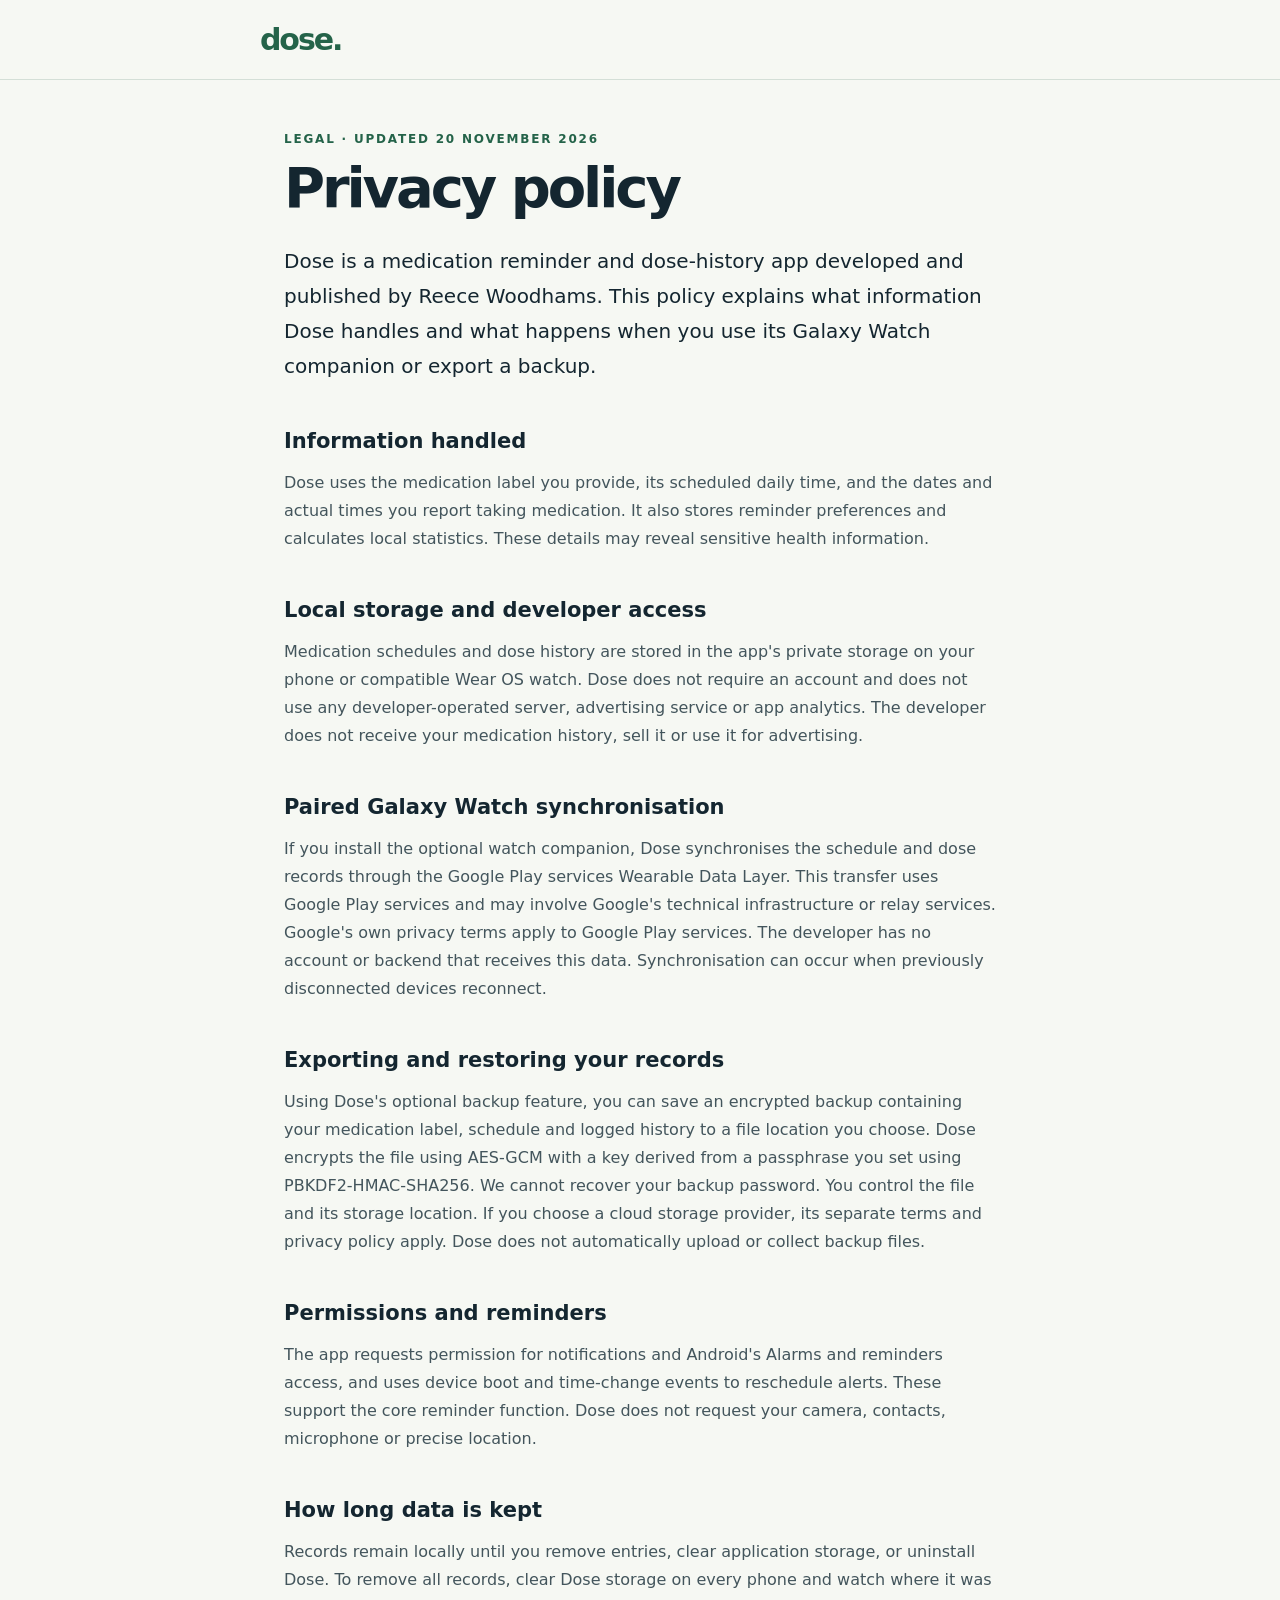
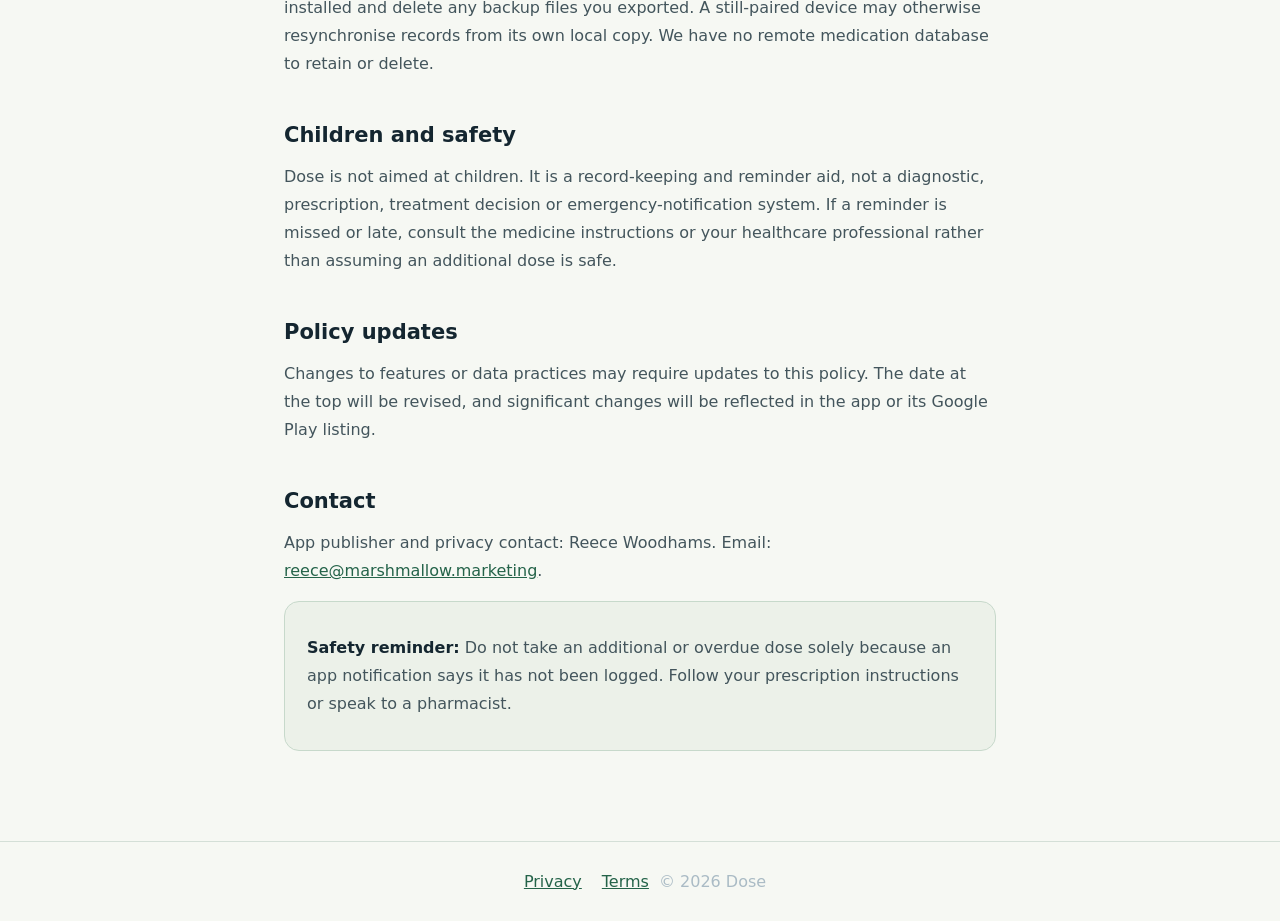
==== privacy.html @ ab3a79f0 "docs: publish Dose privacy and terms" ====
<!doctype html><html lang="en-GB"><head><meta charset="UTF-8"><meta name="viewport" content="width=device-width,initial-scale=1"><meta name="description" content="Privacy policy for Dose medication reminders."><title>Privacy policy — Dose</title><link rel="stylesheet" href="style.css"></head><body><header><a href="index.html">dose.</a></header><main><div class="eyebrow">Legal · Updated 20 November 2026</div><h1>Privacy policy</h1><p class="lead">Dose is a medication reminder and dose-history app developed and published by Reece Woodhams. This policy explains what information Dose handles and what happens when you use its Galaxy Watch companion or export a backup.</p>
<h2>Information handled</h2><p>Dose uses the medication label you provide, its scheduled daily time, and the dates and actual times you report taking medication. It also stores reminder preferences and calculates local statistics. These details may reveal sensitive health information.</p>
<h2>Local storage and developer access</h2><p>Medication schedules and dose history are stored in the app's private storage on your phone or compatible Wear OS watch. Dose does not require an account and does not use any developer-operated server, advertising service or app analytics. The developer does not receive your medication history, sell it or use it for advertising.</p>
<h2>Paired Galaxy Watch synchronisation</h2><p>If you install the optional watch companion, Dose synchronises the schedule and dose records through the Google Play services Wearable Data Layer. This transfer uses Google Play services and may involve Google's technical infrastructure or relay services. Google's own privacy terms apply to Google Play services. The developer has no account or backend that receives this data. Synchronisation can occur when previously disconnected devices reconnect.</p>
<h2>Exporting and restoring your records</h2><p>Using Dose's optional backup feature, you can save an encrypted backup containing your medication label, schedule and logged history to a file location you choose. Dose encrypts the file using AES-GCM with a key derived from a passphrase you set using PBKDF2-HMAC-SHA256. We cannot recover your backup password. You control the file and its storage location. If you choose a cloud storage provider, its separate terms and privacy policy apply. Dose does not automatically upload or collect backup files.</p>
<h2>Permissions and reminders</h2><p>The app requests permission for notifications and Android's Alarms and reminders access, and uses device boot and time-change events to reschedule alerts. These support the core reminder function. Dose does not request your camera, contacts, microphone or precise location.</p>
<h2>How long data is kept</h2><p>Records remain locally until you remove entries, clear application storage, or uninstall Dose. To remove all records, clear Dose storage on every phone and watch where it was installed and delete any backup files you exported. A still-paired device may otherwise resynchronise records from its own local copy. We have no remote medication database to retain or delete.</p>
<h2>Children and safety</h2><p>Dose is not aimed at children. It is a record-keeping and reminder aid, not a diagnostic, prescription, treatment decision or emergency-notification system. If a reminder is missed or late, consult the medicine instructions or your healthcare professional rather than assuming an additional dose is safe.</p>
<h2>Policy updates</h2><p>Changes to features or data practices may require updates to this policy. The date at the top will be revised, and significant changes will be reflected in the app or its Google Play listing.</p>
<h2>Contact</h2><p>App publisher and privacy contact: Reece Woodhams. Email: <a href="mailto:reece@marshmallow.marketing">reece@marshmallow.marketing</a>.</p>
<div class="callout"><p><strong>Safety reminder:</strong> Do not take an additional or overdue dose solely because an app notification says it has not been logged. Follow your prescription instructions or speak to a pharmacist.</p></div>
</main><footer><a href="privacy.html">Privacy</a><a href="terms.html">Terms</a>© 2026 Dose</footer></body></html>
---- style.css ----
*{box-sizing:border-box}body{margin:0;background:#101721;color:#f1f6ed;font-family:system-ui,-apple-system,"Segoe UI",sans-serif}header{border-bottom:1px solid #3b4b57;padding:22px max(24px,calc((100vw - 760px)/2))}header a{text-decoration:none;font-size:30px;font-weight:850;letter-spacing:-.07em}main{max-width:760px;margin:auto;padding:52px 24px 90px}h1{font-size:clamp(38px,6vw,56px);letter-spacing:-.055em;line-height:1.07;margin:12px 0 26px}h2{font-size:21px;margin:45px 0 12px}p,li{color:#d0d9de;line-height:1.75;font-size:16px}a{color:#d9ffb6}.eyebrow{color:#d9ffb6;letter-spacing:.15em;font-size:12px;text-transform:uppercase;font-weight:700}.lead{font-size:20px;color:#fff}.callout{border:1px solid #4a5a64;background:#1c2a34;padding:16px 22px;border-radius:15px}footer{border-top:1px solid #3b4b57;text-align:center;padding:30px;color:#aabbc5}footer a{padding:10px}strong{color:#fff}@media(prefers-color-scheme:light){body{background:#f6f8f3;color:#142630}header,footer{border-color:#d4dfd7}a,.eyebrow{color:#246349}p,li{color:#43555c}.lead,strong{color:#142630}.callout{background:#ecf1e9;border-color:#c7d9cb}}
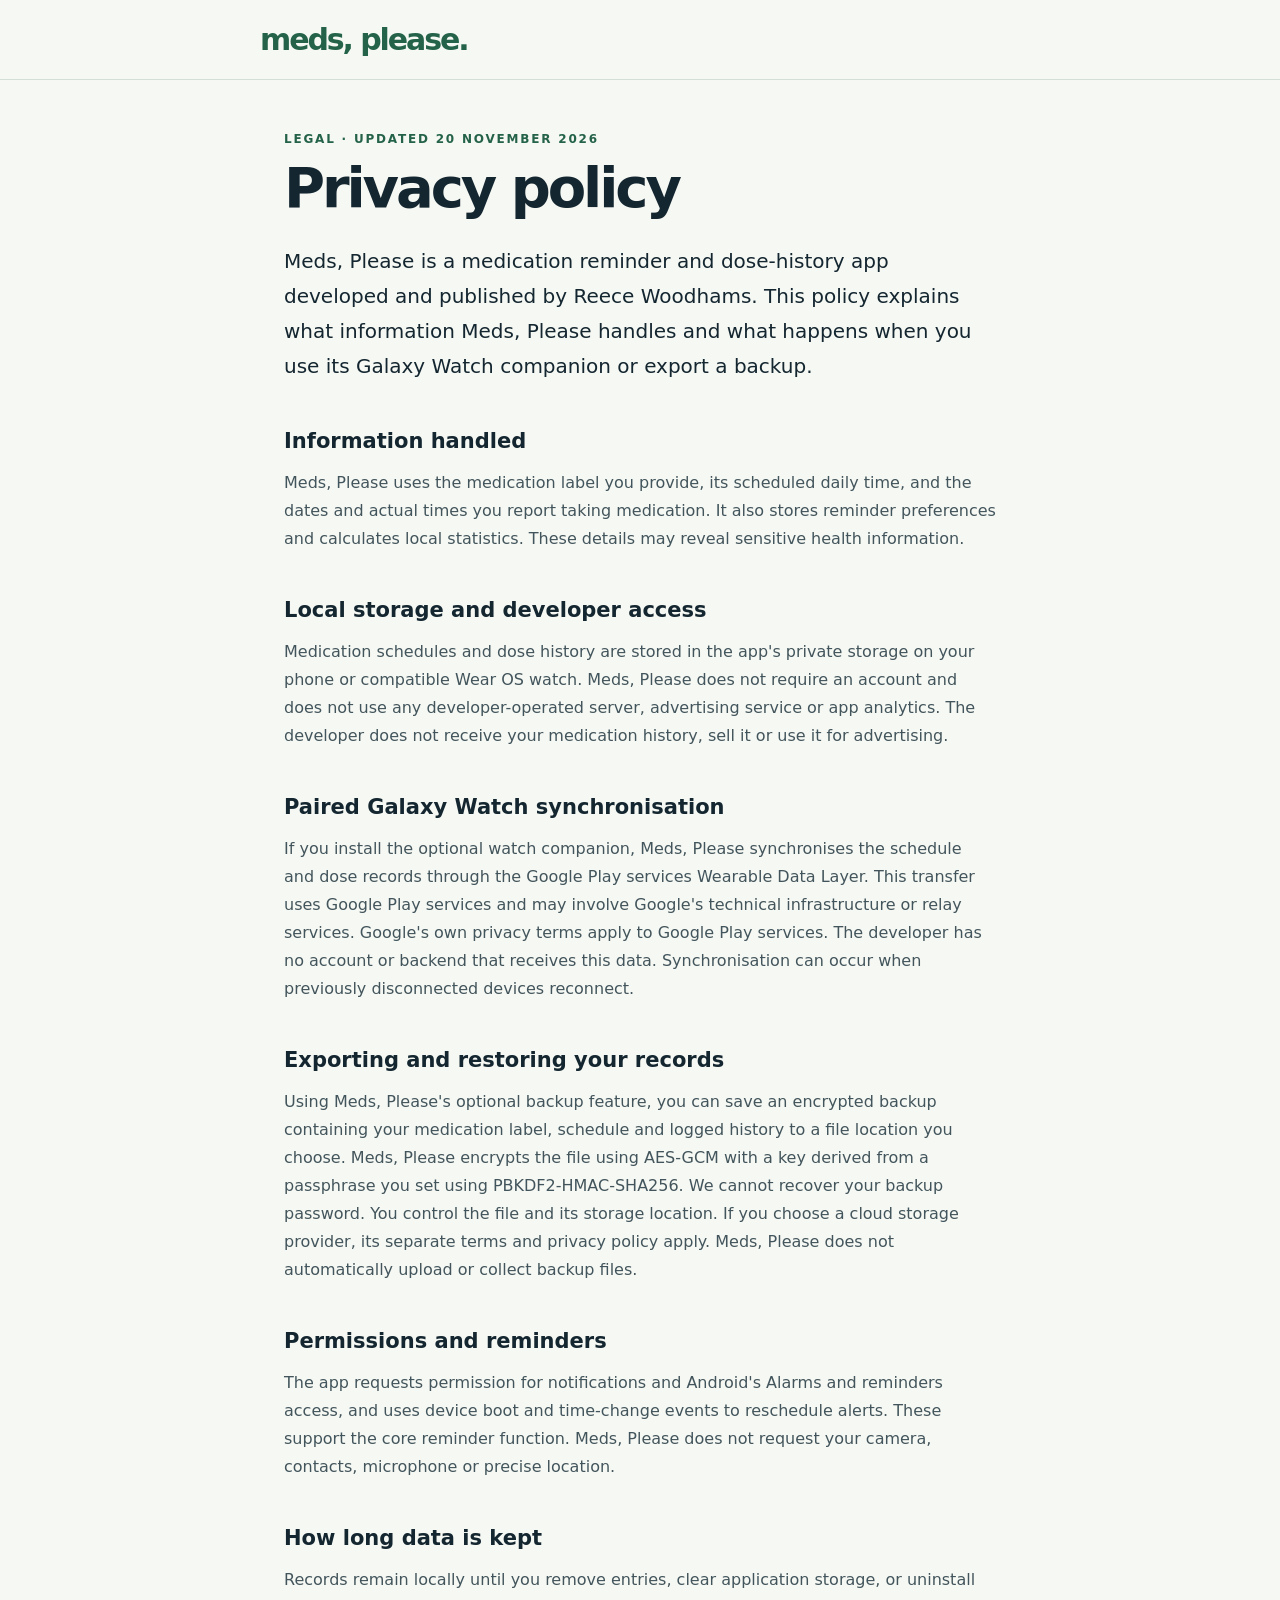
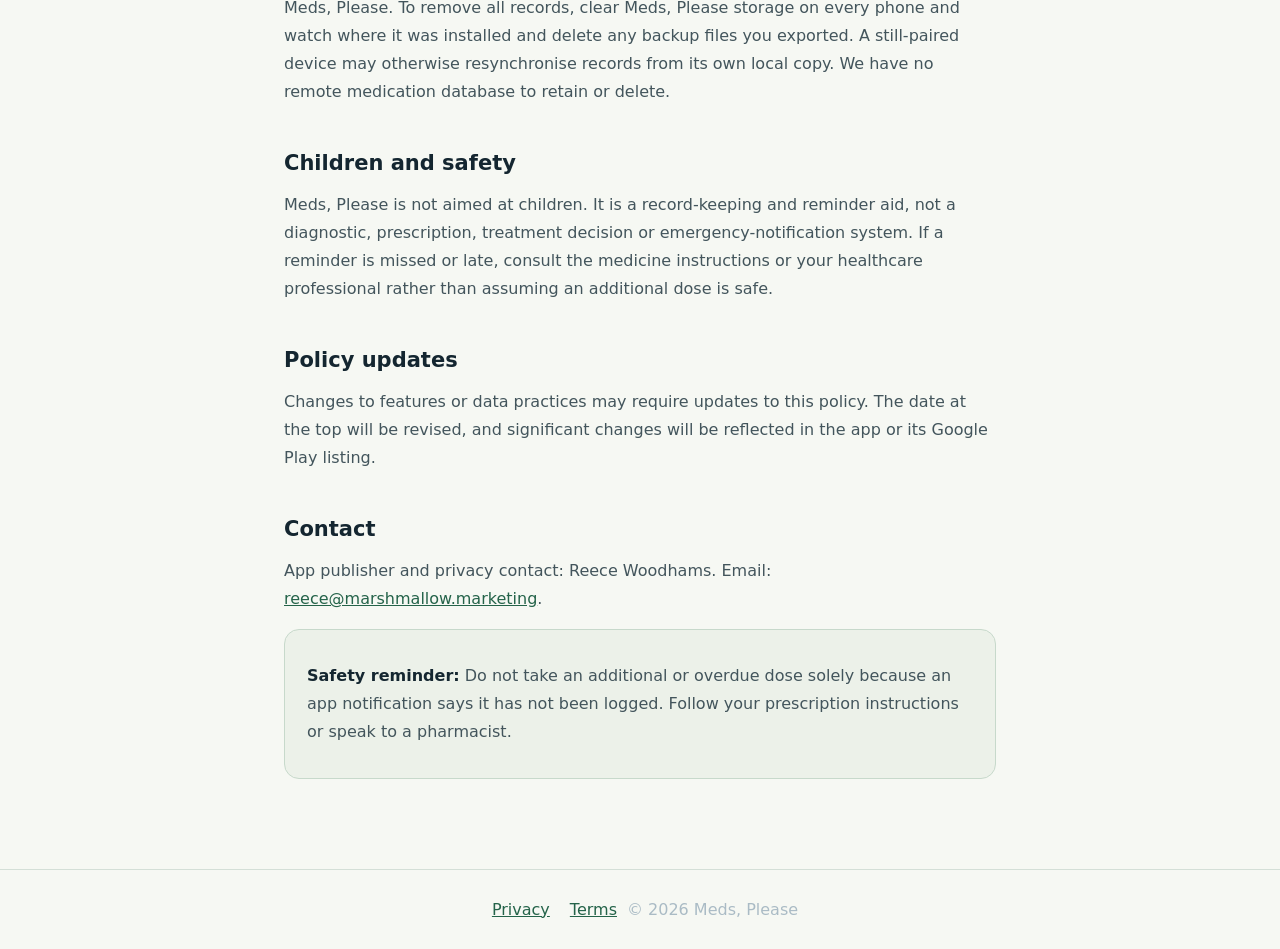
==== commit d4473f0a: "docs: align privacy.html with Meds, Please branding" ====
--- a/privacy.html
+++ b/privacy.html
@@ -1,12 +1,12 @@
-<!doctype html><html lang="en-GB"><head><meta charset="UTF-8"><meta name="viewport" content="width=device-width,initial-scale=1"><meta name="description" content="Privacy policy for Dose medication reminders."><title>Privacy policy — Dose</title><link rel="stylesheet" href="style.css"></head><body><header><a href="index.html">dose.</a></header><main><div class="eyebrow">Legal · Updated 20 November 2026</div><h1>Privacy policy</h1><p class="lead">Dose is a medication reminder and dose-history app developed and published by Reece Woodhams. This policy explains what information Dose handles and what happens when you use its Galaxy Watch companion or export a backup.</p>
-<h2>Information handled</h2><p>Dose uses the medication label you provide, its scheduled daily time, and the dates and actual times you report taking medication. It also stores reminder preferences and calculates local statistics. These details may reveal sensitive health information.</p>
-<h2>Local storage and developer access</h2><p>Medication schedules and dose history are stored in the app's private storage on your phone or compatible Wear OS watch. Dose does not require an account and does not use any developer-operated server, advertising service or app analytics. The developer does not receive your medication history, sell it or use it for advertising.</p>
-<h2>Paired Galaxy Watch synchronisation</h2><p>If you install the optional watch companion, Dose synchronises the schedule and dose records through the Google Play services Wearable Data Layer. This transfer uses Google Play services and may involve Google's technical infrastructure or relay services. Google's own privacy terms apply to Google Play services. The developer has no account or backend that receives this data. Synchronisation can occur when previously disconnected devices reconnect.</p>
-<h2>Exporting and restoring your records</h2><p>Using Dose's optional backup feature, you can save an encrypted backup containing your medication label, schedule and logged history to a file location you choose. Dose encrypts the file using AES-GCM with a key derived from a passphrase you set using PBKDF2-HMAC-SHA256. We cannot recover your backup password. You control the file and its storage location. If you choose a cloud storage provider, its separate terms and privacy policy apply. Dose does not automatically upload or collect backup files.</p>
-<h2>Permissions and reminders</h2><p>The app requests permission for notifications and Android's Alarms and reminders access, and uses device boot and time-change events to reschedule alerts. These support the core reminder function. Dose does not request your camera, contacts, microphone or precise location.</p>
-<h2>How long data is kept</h2><p>Records remain locally until you remove entries, clear application storage, or uninstall Dose. To remove all records, clear Dose storage on every phone and watch where it was installed and delete any backup files you exported. A still-paired device may otherwise resynchronise records from its own local copy. We have no remote medication database to retain or delete.</p>
-<h2>Children and safety</h2><p>Dose is not aimed at children. It is a record-keeping and reminder aid, not a diagnostic, prescription, treatment decision or emergency-notification system. If a reminder is missed or late, consult the medicine instructions or your healthcare professional rather than assuming an additional dose is safe.</p>
+<!doctype html><html lang="en-GB"><head><meta charset="UTF-8"><meta name="viewport" content="width=device-width,initial-scale=1"><meta name="description" content="Privacy policy for Meds, Please medication reminders."><title>Privacy policy — Meds, Please</title><link rel="stylesheet" href="style.css"></head><body><header><a href="index.html">meds, please.</a></header><main><div class="eyebrow">Legal · Updated 20 November 2026</div><h1>Privacy policy</h1><p class="lead">Meds, Please is a medication reminder and dose-history app developed and published by Reece Woodhams. This policy explains what information Meds, Please handles and what happens when you use its Galaxy Watch companion or export a backup.</p>
+<h2>Information handled</h2><p>Meds, Please uses the medication label you provide, its scheduled daily time, and the dates and actual times you report taking medication. It also stores reminder preferences and calculates local statistics. These details may reveal sensitive health information.</p>
+<h2>Local storage and developer access</h2><p>Medication schedules and dose history are stored in the app's private storage on your phone or compatible Wear OS watch. Meds, Please does not require an account and does not use any developer-operated server, advertising service or app analytics. The developer does not receive your medication history, sell it or use it for advertising.</p>
+<h2>Paired Galaxy Watch synchronisation</h2><p>If you install the optional watch companion, Meds, Please synchronises the schedule and dose records through the Google Play services Wearable Data Layer. This transfer uses Google Play services and may involve Google's technical infrastructure or relay services. Google's own privacy terms apply to Google Play services. The developer has no account or backend that receives this data. Synchronisation can occur when previously disconnected devices reconnect.</p>
+<h2>Exporting and restoring your records</h2><p>Using Meds, Please's optional backup feature, you can save an encrypted backup containing your medication label, schedule and logged history to a file location you choose. Meds, Please encrypts the file using AES-GCM with a key derived from a passphrase you set using PBKDF2-HMAC-SHA256. We cannot recover your backup password. You control the file and its storage location. If you choose a cloud storage provider, its separate terms and privacy policy apply. Meds, Please does not automatically upload or collect backup files.</p>
+<h2>Permissions and reminders</h2><p>The app requests permission for notifications and Android's Alarms and reminders access, and uses device boot and time-change events to reschedule alerts. These support the core reminder function. Meds, Please does not request your camera, contacts, microphone or precise location.</p>
+<h2>How long data is kept</h2><p>Records remain locally until you remove entries, clear application storage, or uninstall Meds, Please. To remove all records, clear Meds, Please storage on every phone and watch where it was installed and delete any backup files you exported. A still-paired device may otherwise resynchronise records from its own local copy. We have no remote medication database to retain or delete.</p>
+<h2>Children and safety</h2><p>Meds, Please is not aimed at children. It is a record-keeping and reminder aid, not a diagnostic, prescription, treatment decision or emergency-notification system. If a reminder is missed or late, consult the medicine instructions or your healthcare professional rather than assuming an additional dose is safe.</p>
 <h2>Policy updates</h2><p>Changes to features or data practices may require updates to this policy. The date at the top will be revised, and significant changes will be reflected in the app or its Google Play listing.</p>
 <h2>Contact</h2><p>App publisher and privacy contact: Reece Woodhams. Email: <a href="mailto:reece@marshmallow.marketing">reece@marshmallow.marketing</a>.</p>
 <div class="callout"><p><strong>Safety reminder:</strong> Do not take an additional or overdue dose solely because an app notification says it has not been logged. Follow your prescription instructions or speak to a pharmacist.</p></div>
-</main><footer><a href="privacy.html">Privacy</a><a href="terms.html">Terms</a>© 2026 Dose</footer></body></html>+</main><footer><a href="privacy.html">Privacy</a><a href="terms.html">Terms</a>© 2026 Meds, Please</footer></body></html>
